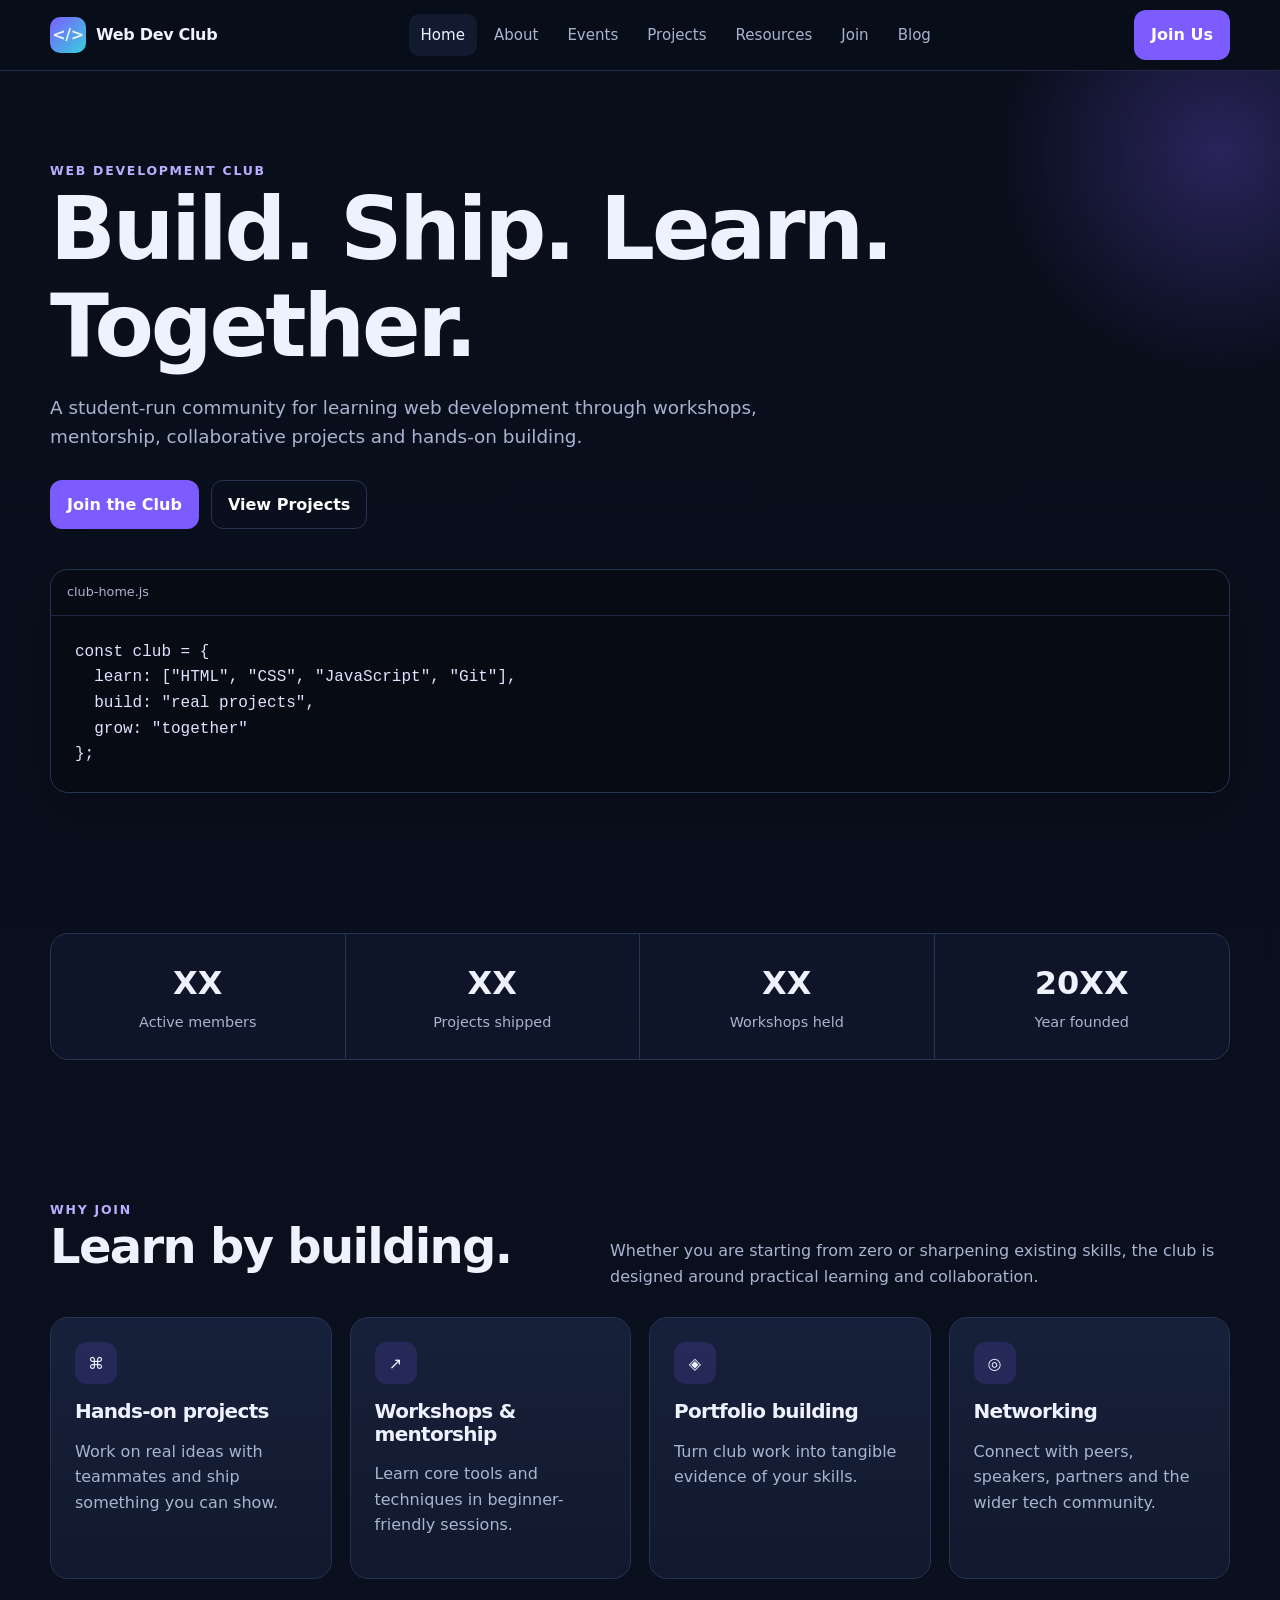
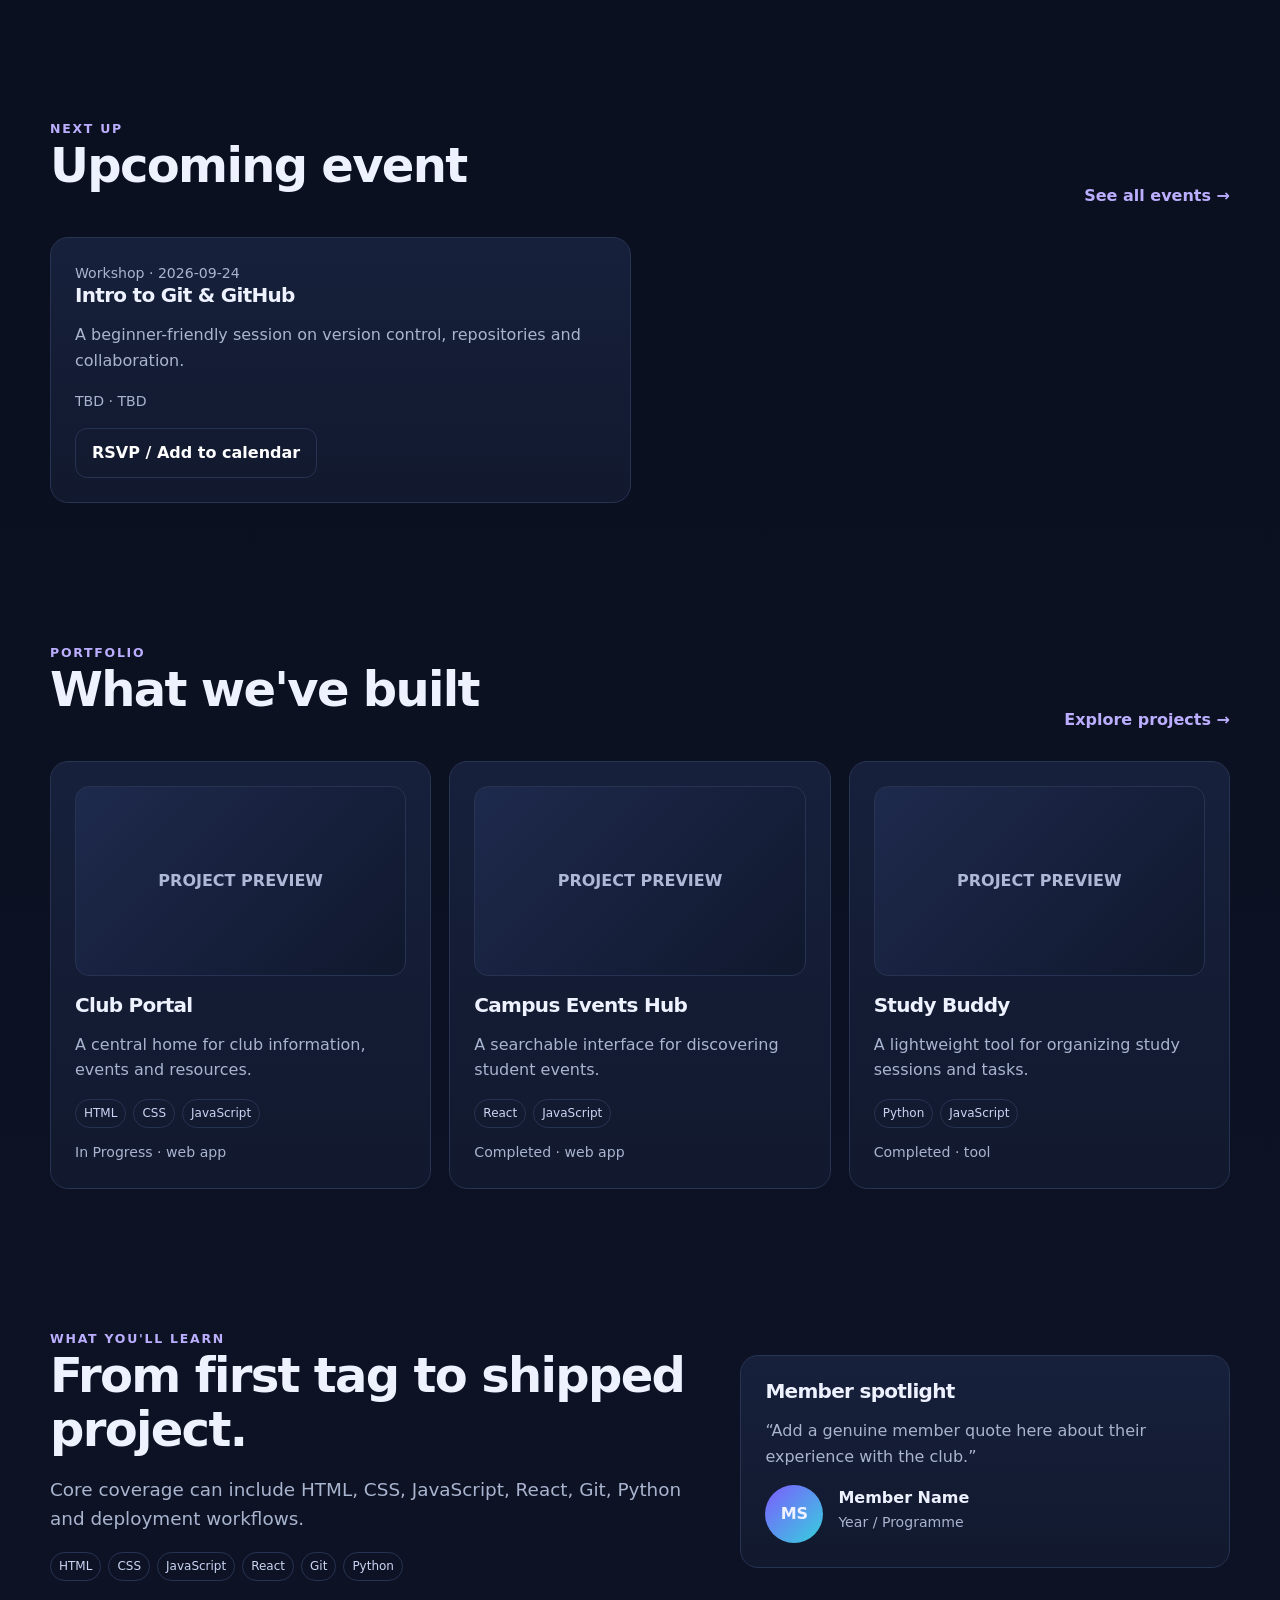
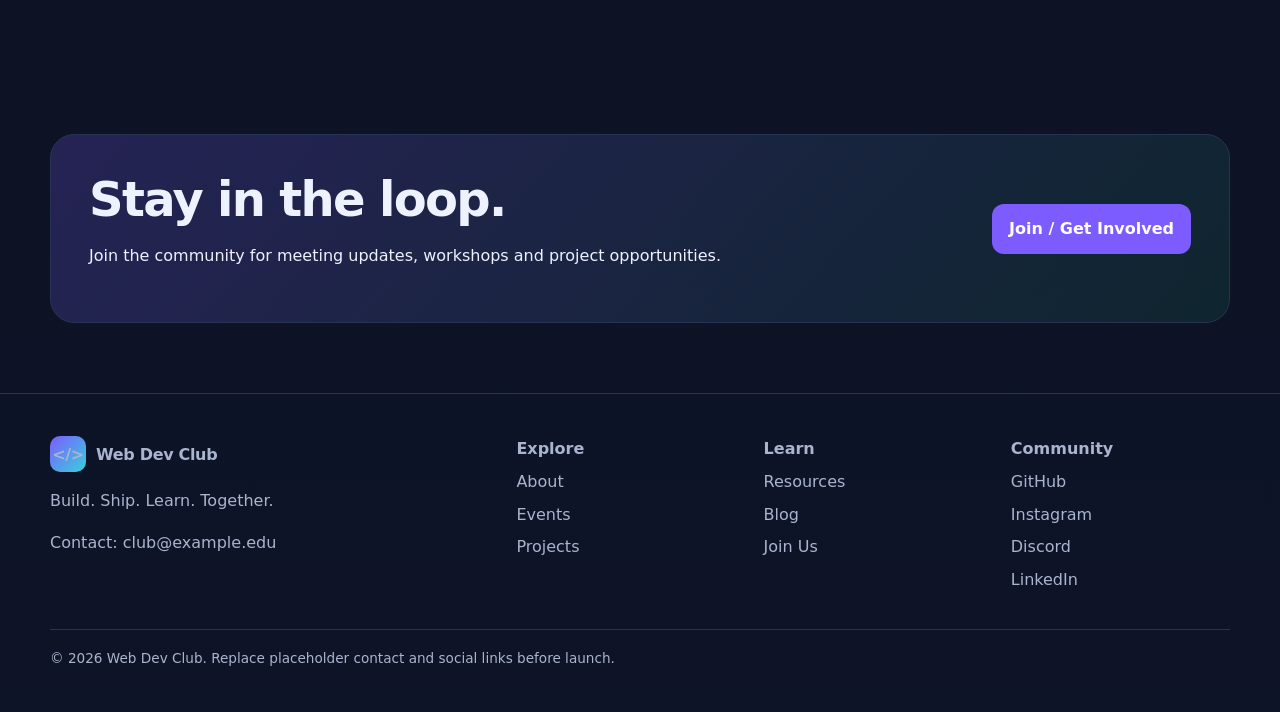
==== index.html @ 083aa512 "initial website" ====
<!doctype html><html lang="en"><head><meta charset="utf-8"><meta name="viewport" content="width=device-width,initial-scale=1"><meta name="description" content="Home — Web Dev Club"><title>Home | Web Dev Club</title><link rel="stylesheet" href="styles.css"></head><body data-page="home">
<a class="skip" href="#main">Skip to content</a>
<header class="navbar"><div class="container nav-inner">
<a class="logo" href="index.html"><span class="logo-mark">&lt;/&gt;</span><span>Web Dev Club</span></a>
<button class="mobile-toggle" aria-label="Open navigation">☰</button>
<nav class="nav-links" aria-label="Primary navigation">
<a data-page="home" href="index.html">Home</a><a data-page="about" href="about.html">About</a><a data-page="events" href="events.html">Events</a><a data-page="projects" href="projects.html">Projects</a><a data-page="resources" href="resources.html">Resources</a><a data-page="join" href="join.html">Join</a><a data-page="blog" href="blog.html">Blog</a>
</nav><a class="join-btn" href="join.html">Join Us</a>
</div></header>
<main id="main">
<section class="hero"><div class="container">
<div class="eyebrow">Web Development Club</div><h1>Build. Ship. Learn. Together.</h1>
<p class="lead">A student-run community for learning web development through workshops, mentorship, collaborative projects and hands-on building.</p>
<div class="hero-actions"><a class="btn" href="join.html">Join the Club</a><a class="btn secondary" href="projects.html">View Projects</a></div>
<div class="code-window"><div class="window-bar">club-home.js</div><pre><code>const club = {
  learn: ["HTML", "CSS", "JavaScript", "Git"],
  build: "real projects",
  grow: "together"
};</code></pre></div>
</div></section>
<section class="section"><div class="container"><div class="stats"><div class="stat"><strong>XX</strong><span>Active members</span></div><div class="stat"><strong>XX</strong><span>Projects shipped</span></div><div class="stat"><strong>XX</strong><span>Workshops held</span></div><div class="stat"><strong>20XX</strong><span>Year founded</span></div></div></div></section>
<section class="section"><div class="container"><div class="section-head"><div><div class="eyebrow">Why join</div><h2>Learn by building.</h2></div><p>Whether you are starting from zero or sharpening existing skills, the club is designed around practical learning and collaboration.</p></div><div class="grid grid-4">
<div class="card"><div class="icon">⌘</div><h3>Hands-on projects</h3><p>Work on real ideas with teammates and ship something you can show.</p></div>
<div class="card"><div class="icon">↗</div><h3>Workshops & mentorship</h3><p>Learn core tools and techniques in beginner-friendly sessions.</p></div>
<div class="card"><div class="icon">◈</div><h3>Portfolio building</h3><p>Turn club work into tangible evidence of your skills.</p></div>
<div class="card"><div class="icon">◎</div><h3>Networking</h3><p>Connect with peers, speakers, partners and the wider tech community.</p></div>
</div></div></section>
<section class="section"><div class="container"><div class="section-head"><div><div class="eyebrow">Next up</div><h2>Upcoming event</h2></div><a class="link" href="events.html">See all events →</a></div><div id="home-events" class="grid grid-2"></div></div></section>
<section class="section"><div class="container"><div class="section-head"><div><div class="eyebrow">Portfolio</div><h2>What we've built</h2></div><a class="link" href="projects.html">Explore projects →</a></div><div id="home-projects" class="grid grid-3"></div></div></section>
<section class="section"><div class="container"><div class="feature"><div><div class="eyebrow">What you'll learn</div><h2>From first tag to shipped project.</h2><p class="lead">Core coverage can include HTML, CSS, JavaScript, React, Git, Python and deployment workflows.</p><div class="tags"><span class="tag">HTML</span><span class="tag">CSS</span><span class="tag">JavaScript</span><span class="tag">React</span><span class="tag">Git</span><span class="tag">Python</span></div></div><div class="card"><h3>Member spotlight</h3><p>“Add a genuine member quote here about their experience with the club.”</p><div class="person"><div class="avatar">MS</div><div><strong>Member Name</strong><div class="meta">Year / Programme</div></div></div></div></div></div></section>
<section class="section"><div class="container"><div class="cta"><div><h2>Stay in the loop.</h2><p>Join the community for meeting updates, workshops and project opportunities.</p></div><a class="btn" href="join.html">Join / Get Involved</a></div></div></section>
</main>
<footer class="footer"><div class="container footer-grid">
<div><div class="logo"><span class="logo-mark">&lt;/&gt;</span><span>Web Dev Club</span></div><p>Build. Ship. Learn. Together.</p><p>Contact: club@example.edu</p></div>
<div><strong>Explore</strong><a href="about.html">About</a><a href="events.html">Events</a><a href="projects.html">Projects</a></div>
<div><strong>Learn</strong><a href="resources.html">Resources</a><a href="blog.html">Blog</a><a href="join.html">Join Us</a></div>
<div><strong>Community</strong><a href="#">GitHub</a><a href="#">Instagram</a><a href="#">Discord</a><a href="#">LinkedIn</a></div>
</div><div class="container copyright">© <span data-year></span> Web Dev Club. Replace placeholder contact and social links before launch.</div></footer>
<script src="main.js"></script></body></html>
---- styles.css ----
:root{
  --bg:#0b1020; --surface:#121a2f; --surface-2:#18223d; --text:#eef2ff;
  --muted:#a9b4cf; --accent:#7c5cff; --accent-2:#19c37d; --line:#273352;
  --max:1180px; --radius:18px; --shadow:0 18px 50px rgba(0,0,0,.25);
}
*{box-sizing:border-box}
html{scroll-behavior:smooth}
body{margin:0;background:linear-gradient(180deg,#090e1b 0,#0b1020 45%,#0e1427 100%);color:var(--text);font:16px/1.6 system-ui,-apple-system,Segoe UI,Roboto,Arial,sans-serif}
a{color:inherit;text-decoration:none}
img{max-width:100%;display:block}
.container{width:min(calc(100% - 32px),var(--max));margin:auto}
.skip{position:absolute;left:-9999px}.skip:focus{left:16px;top:16px;background:#fff;color:#111;padding:10px;z-index:99}
.navbar{position:sticky;top:0;z-index:50;background:rgba(9,14,27,.88);backdrop-filter:blur(14px);border-bottom:1px solid rgba(39,51,82,.8)}
.nav-inner{min-height:70px;display:flex;align-items:center;justify-content:space-between;gap:18px}
.logo{display:flex;align-items:center;gap:10px;font-weight:800;letter-spacing:-.02em}
.logo-mark{width:36px;height:36px;border-radius:10px;background:linear-gradient(135deg,var(--accent),#36d1dc);display:grid;place-items:center;font-weight:900}
.nav-links{display:flex;align-items:center;gap:5px}
.nav-links a{padding:9px 12px;border-radius:10px;color:var(--muted);font-size:.94rem}
.nav-links a:hover,.nav-links a.active{background:var(--surface);color:var(--text)}
.join-btn,.btn{display:inline-flex;align-items:center;justify-content:center;gap:8px;padding:11px 16px;border-radius:12px;background:var(--accent);color:white;font-weight:750;border:1px solid transparent;cursor:pointer}
.btn.secondary{background:transparent;border-color:var(--line)}
.btn.ghost{background:var(--surface);border-color:var(--line)}
.mobile-toggle{display:none;background:none;border:1px solid var(--line);color:var(--text);border-radius:10px;padding:8px 10px}
.hero{padding:90px 0 70px;position:relative;overflow:hidden}
.hero:after{content:"";position:absolute;width:480px;height:480px;border-radius:50%;right:-180px;top:-160px;background:radial-gradient(circle,rgba(124,92,255,.28),transparent 65%);pointer-events:none}
.eyebrow{color:#bcaeff;text-transform:uppercase;letter-spacing:.14em;font-size:.78rem;font-weight:800}
h1,h2,h3{line-height:1.12;letter-spacing:-.035em;margin:0 0 16px}
h1{font-size:clamp(2.6rem,7vw,5.4rem);max-width:900px}
h2{font-size:clamp(2rem,4vw,3rem)}
h3{font-size:1.25rem}
.lead{font-size:1.15rem;color:var(--muted);max-width:720px}
.hero-actions{display:flex;gap:12px;flex-wrap:wrap;margin-top:28px}
.code-window{margin-top:40px;background:#070b14;border:1px solid var(--line);border-radius:18px;box-shadow:var(--shadow);overflow:hidden}
.window-bar{padding:12px 16px;border-bottom:1px solid #1d2741;color:var(--muted);font-size:.8rem}
.code-window pre{margin:0;padding:24px;overflow:auto;color:#dce5ff}
.section{padding:70px 0}.section-head{display:flex;justify-content:space-between;gap:20px;align-items:end;margin-bottom:28px}
.section-head p{color:var(--muted);max-width:620px;margin:0}
.stats{display:grid;grid-template-columns:repeat(4,1fr);border:1px solid var(--line);border-radius:var(--radius);overflow:hidden;background:rgba(18,26,47,.65)}
.stat{padding:24px;text-align:center;border-right:1px solid var(--line)}.stat:last-child{border:0}
.stat strong{display:block;font-size:2rem}.stat span{color:var(--muted);font-size:.9rem}
.grid{display:grid;gap:18px}.grid-2{grid-template-columns:repeat(2,1fr)}.grid-3{grid-template-columns:repeat(3,1fr)}.grid-4{grid-template-columns:repeat(4,1fr)}
.card{background:linear-gradient(180deg,rgba(24,34,61,.92),rgba(18,26,47,.92));border:1px solid var(--line);border-radius:var(--radius);padding:24px}
.card p{color:var(--muted)}.card:hover{transform:translateY(-2px);transition:.2s}
.icon{width:42px;height:42px;border-radius:12px;background:rgba(124,92,255,.16);display:grid;place-items:center;margin-bottom:16px}
.tags{display:flex;gap:7px;flex-wrap:wrap;margin:13px 0}.tag{font-size:.75rem;border:1px solid var(--line);padding:4px 8px;border-radius:999px;color:#cbd5f3}
.meta{color:var(--muted);font-size:.88rem}.link{color:#bcaeff;font-weight:700}
.filters{display:flex;gap:8px;flex-wrap:wrap;margin:24px 0}.filter{background:var(--surface);border:1px solid var(--line);color:var(--muted);border-radius:999px;padding:8px 13px;cursor:pointer}.filter.active{background:var(--accent);color:#fff;border-color:var(--accent)}
.project-thumb,.post-thumb{height:190px;border-radius:14px;background:linear-gradient(135deg,#1e2a4d,#10182d);display:grid;place-items:center;color:#aeb9d8;font-weight:800;margin-bottom:18px;border:1px solid var(--line)}
.feature{display:grid;grid-template-columns:1.15fr .85fr;gap:28px;align-items:center}
.timeline{border-left:2px solid var(--line);padding-left:24px}.timeline-item{position:relative;margin:0 0 26px}.timeline-item:before{content:"";position:absolute;width:11px;height:11px;border-radius:50%;background:var(--accent);left:-31px;top:7px}
.person{display:flex;gap:15px;align-items:flex-start}.avatar{width:58px;height:58px;border-radius:50%;background:linear-gradient(135deg,var(--accent),#36d1dc);display:grid;place-items:center;font-weight:800;flex:none}
.cta{padding:38px;border-radius:24px;background:linear-gradient(135deg,rgba(124,92,255,.22),rgba(25,195,125,.1));border:1px solid var(--line);display:flex;justify-content:space-between;align-items:center;gap:24px}
.form{display:grid;gap:14px}.form input,.form select,.form textarea{width:100%;padding:12px 14px;border:1px solid var(--line);background:#0c1325;color:var(--text);border-radius:11px;font:inherit}.form textarea{min-height:120px}
details{border:1px solid var(--line);border-radius:12px;padding:14px 16px;background:var(--surface);margin:10px 0}summary{cursor:pointer;font-weight:700}
.footer{border-top:1px solid var(--line);padding:42px 0;color:var(--muted)}.footer-grid{display:grid;grid-template-columns:2fr 1fr 1fr 1fr;gap:28px}.footer a{display:block;margin:7px 0}.copyright{margin-top:30px;padding-top:18px;border-top:1px solid var(--line);font-size:.85rem}
.notice{padding:13px 16px;border:1px dashed #536084;border-radius:12px;color:#cbd5f3;background:rgba(24,34,61,.5)}
.hidden{display:none!important}.empty{padding:30px;text-align:center;color:var(--muted);grid-column:1/-1}
@media(max-width:850px){
  .nav-links{display:none;position:absolute;left:16px;right:16px;top:66px;background:#0c1325;border:1px solid var(--line);border-radius:14px;padding:10px;flex-direction:column;align-items:stretch}
  .nav-links.open{display:flex}.mobile-toggle{display:block}.join-btn{display:none}
  .stats{grid-template-columns:repeat(2,1fr)}.stat:nth-child(2){border-right:0}.stat:nth-child(-n+2){border-bottom:1px solid var(--line)}
  .grid-3,.grid-4,.grid-2,.feature,.footer-grid{grid-template-columns:1fr}.cta{flex-direction:column;align-items:flex-start}
}
@media(max-width:520px){.container{width:min(calc(100% - 22px),var(--max))}.hero{padding:62px 0 45px}.section{padding:48px 0}.stats{grid-template-columns:1fr}.stat{border-right:0!important;border-bottom:1px solid var(--line)!important}.stat:last-child{border-bottom:0!important}}
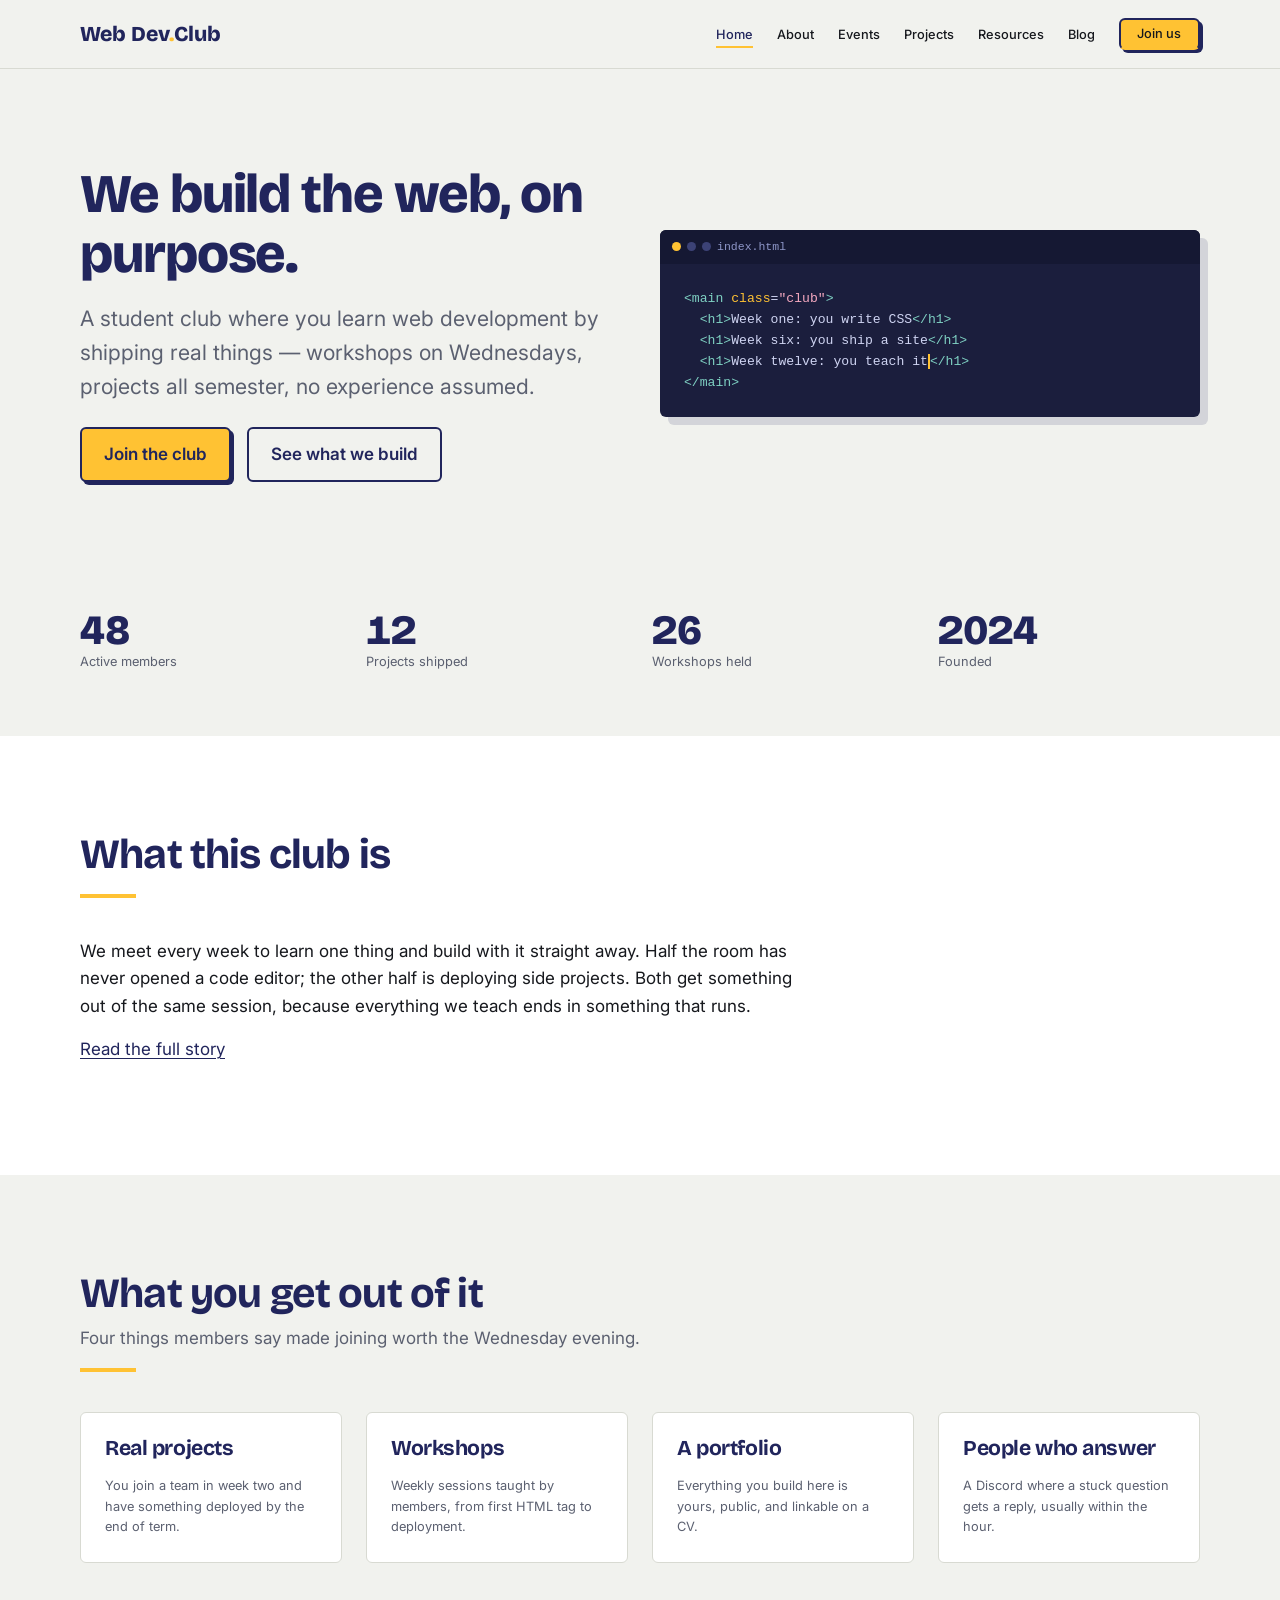
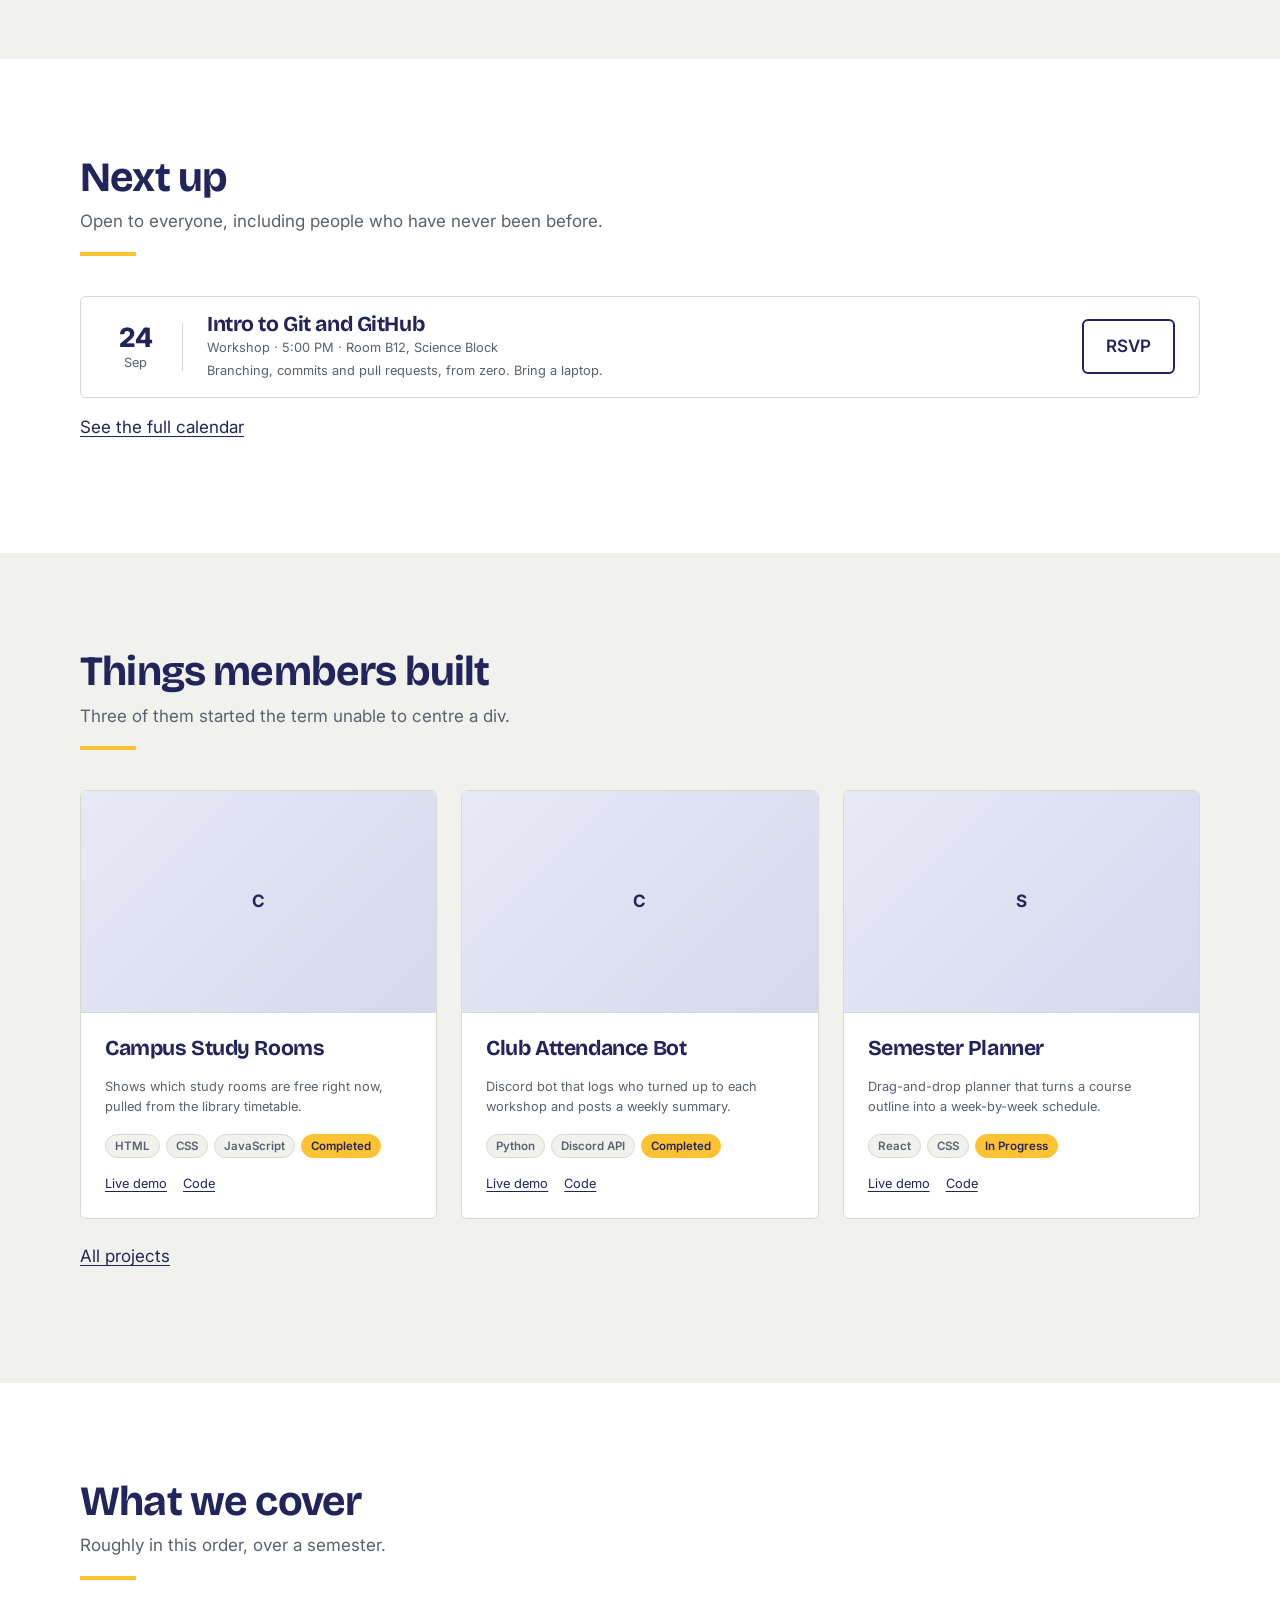
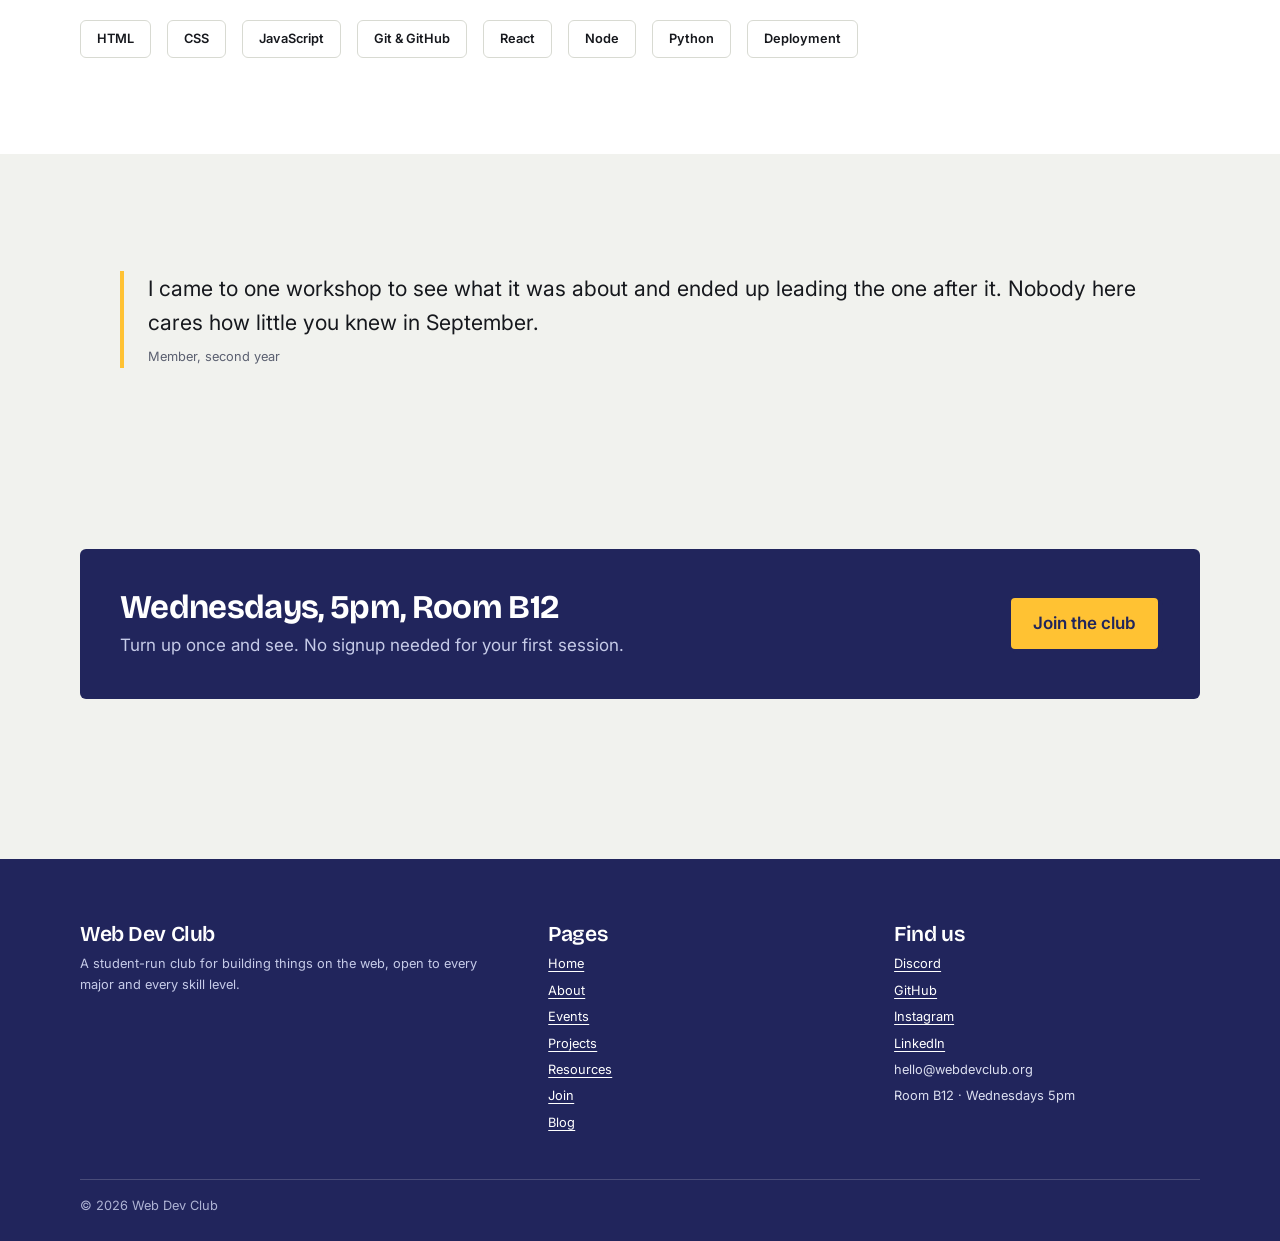
==== commit f3d55d01: "my club website work" ====
--- a/index.html
+++ b/index.html
@@ -1,39 +1,236 @@
-<!doctype html><html lang="en"><head><meta charset="utf-8"><meta name="viewport" content="width=device-width,initial-scale=1"><meta name="description" content="Home — Web Dev Club"><title>Home | Web Dev Club</title><link rel="stylesheet" href="styles.css"></head><body data-page="home">
-<a class="skip" href="#main">Skip to content</a>
-<header class="navbar"><div class="container nav-inner">
-<a class="logo" href="index.html"><span class="logo-mark">&lt;/&gt;</span><span>Web Dev Club</span></a>
-<button class="mobile-toggle" aria-label="Open navigation">☰</button>
-<nav class="nav-links" aria-label="Primary navigation">
-<a data-page="home" href="index.html">Home</a><a data-page="about" href="about.html">About</a><a data-page="events" href="events.html">Events</a><a data-page="projects" href="projects.html">Projects</a><a data-page="resources" href="resources.html">Resources</a><a data-page="join" href="join.html">Join</a><a data-page="blog" href="blog.html">Blog</a>
-</nav><a class="join-btn" href="join.html">Join Us</a>
-</div></header>
+<!DOCTYPE html>
+<html lang="en">
+<head>
+<meta charset="utf-8">
+<meta name="viewport" content="width=device-width, initial-scale=1">
+<title>Web Dev Club — build, ship, learn together</title>
+<meta name="description" content="A student-run club where members learn web development by building real projects, running workshops, and shipping work they can show.">
+
+<link rel="preconnect" href="https://fonts.googleapis.com">
+<link rel="preconnect" href="https://fonts.gstatic.com" crossorigin>
+<link href="https://fonts.googleapis.com/css2?family=Bricolage+Grotesque:opsz,wght@12..96,400;12..96,700;12..96,800&family=Inter:wght@400;500;600;700&display=swap" rel="stylesheet">
+<link rel="stylesheet" href="styles.css">
+<!-- Marks the page as scripted before first paint, so the hero reveal
+     never flashes and a no-JS visitor sees everything immediately. -->
+<script>document.documentElement.classList.add("js");</script>
+</head>
+<body>
+
+<a class="skip-link" href="#main">Skip to content</a>
+
+<!-- NAVBAR — identical on all seven pages. Copy this block as-is;
+     main.js adds the active-page marker automatically. -->
+<header class="nav">
+  <div class="wrap nav__inner">
+    <a class="nav__logo" href="index.html">Web Dev<span>.</span>Club</a>
+    <button class="nav__toggle" aria-expanded="false" aria-controls="nav-links">Menu</button>
+    <ul class="nav__links" id="nav-links">
+      <li><a href="index.html">Home</a></li>
+      <li><a href="about.html">About</a></li>
+      <li><a href="events.html">Events</a></li>
+      <li><a href="projects.html">Projects</a></li>
+      <li><a href="resources.html">Resources</a></li>
+      <li><a href="blog.html">Blog</a></li>
+      <li><a class="btn btn--join" href="join.html">Join us</a></li>
+    </ul>
+  </div>
+</header>
+
 <main id="main">
-<section class="hero"><div class="container">
-<div class="eyebrow">Web Development Club</div><h1>Build. Ship. Learn. Together.</h1>
-<p class="lead">A student-run community for learning web development through workshops, mentorship, collaborative projects and hands-on building.</p>
-<div class="hero-actions"><a class="btn" href="join.html">Join the Club</a><a class="btn secondary" href="projects.html">View Projects</a></div>
-<div class="code-window"><div class="window-bar">club-home.js</div><pre><code>const club = {
-  learn: ["HTML", "CSS", "JavaScript", "Git"],
-  build: "real projects",
-  grow: "together"
-};</code></pre></div>
-</div></section>
-<section class="section"><div class="container"><div class="stats"><div class="stat"><strong>XX</strong><span>Active members</span></div><div class="stat"><strong>XX</strong><span>Projects shipped</span></div><div class="stat"><strong>XX</strong><span>Workshops held</span></div><div class="stat"><strong>20XX</strong><span>Year founded</span></div></div></div></section>
-<section class="section"><div class="container"><div class="section-head"><div><div class="eyebrow">Why join</div><h2>Learn by building.</h2></div><p>Whether you are starting from zero or sharpening existing skills, the club is designed around practical learning and collaboration.</p></div><div class="grid grid-4">
-<div class="card"><div class="icon">⌘</div><h3>Hands-on projects</h3><p>Work on real ideas with teammates and ship something you can show.</p></div>
-<div class="card"><div class="icon">↗</div><h3>Workshops & mentorship</h3><p>Learn core tools and techniques in beginner-friendly sessions.</p></div>
-<div class="card"><div class="icon">◈</div><h3>Portfolio building</h3><p>Turn club work into tangible evidence of your skills.</p></div>
-<div class="card"><div class="icon">◎</div><h3>Networking</h3><p>Connect with peers, speakers, partners and the wider tech community.</p></div>
-</div></div></section>
-<section class="section"><div class="container"><div class="section-head"><div><div class="eyebrow">Next up</div><h2>Upcoming event</h2></div><a class="link" href="events.html">See all events →</a></div><div id="home-events" class="grid grid-2"></div></div></section>
-<section class="section"><div class="container"><div class="section-head"><div><div class="eyebrow">Portfolio</div><h2>What we've built</h2></div><a class="link" href="projects.html">Explore projects →</a></div><div id="home-projects" class="grid grid-3"></div></div></section>
-<section class="section"><div class="container"><div class="feature"><div><div class="eyebrow">What you'll learn</div><h2>From first tag to shipped project.</h2><p class="lead">Core coverage can include HTML, CSS, JavaScript, React, Git, Python and deployment workflows.</p><div class="tags"><span class="tag">HTML</span><span class="tag">CSS</span><span class="tag">JavaScript</span><span class="tag">React</span><span class="tag">Git</span><span class="tag">Python</span></div></div><div class="card"><h3>Member spotlight</h3><p>“Add a genuine member quote here about their experience with the club.”</p><div class="person"><div class="avatar">MS</div><div><strong>Member Name</strong><div class="meta">Year / Programme</div></div></div></div></div></div></section>
-<section class="section"><div class="container"><div class="cta"><div><h2>Stay in the loop.</h2><p>Join the community for meeting updates, workshops and project opportunities.</p></div><a class="btn" href="join.html">Join / Get Involved</a></div></div></section>
+
+  <!-- HERO — source on the left, rendered result on the right. The club's
+       own subject matter used as the visual. This is the one loud moment
+       on the site; everything below it stays deliberately quiet. -->
+  <section class="hero wrap">
+    <div class="hero__grid">
+      <div class="reveal">
+        <h1>We build the web, on purpose.</h1>
+        <p class="hero__lede">
+          A student club where you learn web development by shipping real things —
+          workshops on Wednesdays, projects all semester, no experience assumed.
+        </p>
+        <div class="hero__actions">
+          <a class="btn btn--join" href="join.html">Join the club</a>
+          <a class="btn btn--ghost" href="projects.html">See what we build</a>
+        </div>
+      </div>
+
+      <div class="code-pane reveal" aria-hidden="true">
+        <div class="code-pane__bar">
+          <span class="code-pane__dot"></span>
+          <span class="code-pane__dot"></span>
+          <span class="code-pane__dot"></span>
+          <span>index.html</span>
+        </div>
+<pre><span class="t">&lt;main</span> <span class="a">class</span>=<span class="s">"club"</span><span class="t">&gt;</span>
+  <span class="t">&lt;h1&gt;</span>Week one: you write CSS<span class="t">&lt;/h1&gt;</span>
+  <span class="t">&lt;h1&gt;</span>Week six: you ship a site<span class="t">&lt;/h1&gt;</span>
+  <span class="t">&lt;h1&gt;</span><span class="type-line">Week twelve: you teach it</span><span class="t">&lt;/h1&gt;</span>
+<span class="t">&lt;/main&gt;</span></pre>
+      </div>
+    </div>
+  </section>
+
+  <!-- QUICK STATS — replace these four numbers with the club's real ones
+       before submitting. -->
+  <section class="section section--tight">
+    <div class="wrap stats">
+      <div class="stat"><span class="stat__num" data-count>48</span><div class="stat__label">Active members</div></div>
+      <div class="stat"><span class="stat__num" data-count>12</span><div class="stat__label">Projects shipped</div></div>
+      <div class="stat"><span class="stat__num" data-count>26</span><div class="stat__label">Workshops held</div></div>
+      <div class="stat"><span class="stat__num">2024</span><div class="stat__label">Founded</div></div>
+    </div>
+  </section>
+
+  <!-- ABOUT SNIPPET -->
+  <section class="section section--card">
+    <div class="wrap">
+      <div class="section-head">
+        <h2>What this club is</h2>
+      </div>
+      <p>
+        We meet every week to learn one thing and build with it straight away.
+        Half the room has never opened a code editor; the other half is deploying
+        side projects. Both get something out of the same session, because
+        everything we teach ends in something that runs.
+      </p>
+      <p><a href="about.html">Read the full story</a></p>
+    </div>
+  </section>
+
+  <!-- WHY JOIN — four cards, expanded in full on the About and Join pages. -->
+  <section class="section">
+    <div class="wrap">
+      <div class="section-head">
+        <h2>What you get out of it</h2>
+        <p>Four things members say made joining worth the Wednesday evening.</p>
+      </div>
+      <div class="grid grid--4">
+        <div class="card">
+          <h3>Real projects</h3>
+          <p>You join a team in week two and have something deployed by the end of term.</p>
+        </div>
+        <div class="card">
+          <h3>Workshops</h3>
+          <p>Weekly sessions taught by members, from first HTML tag to deployment.</p>
+        </div>
+        <div class="card">
+          <h3>A portfolio</h3>
+          <p>Everything you build here is yours, public, and linkable on a CV.</p>
+        </div>
+        <div class="card">
+          <h3>People who answer</h3>
+          <p>A Discord where a stuck question gets a reply, usually within the hour.</p>
+        </div>
+      </div>
+    </div>
+  </section>
+
+  <!-- NEXT EVENT — rendered by main.js from data/events.js. -->
+  <section class="section section--card">
+    <div class="wrap">
+      <div class="section-head">
+        <h2>Next up</h2>
+        <p>Open to everyone, including people who have never been before.</p>
+      </div>
+      <div data-events="next"></div>
+      <p><a href="events.html">See the full calendar</a></p>
+    </div>
+  </section>
+
+  <!-- FEATURED PROJECTS — rendered by main.js from data/projects.js. -->
+  <section class="section">
+    <div class="wrap">
+      <div class="section-head">
+        <h2>Things members built</h2>
+        <p>Three of them started the term unable to centre a div.</p>
+      </div>
+      <div class="grid grid--3" data-projects="featured"></div>
+      <p style="margin-top:var(--s-3)"><a href="projects.html">All projects</a></p>
+    </div>
+  </section>
+
+  <!-- TECH STRIP -->
+  <section class="section section--card">
+    <div class="wrap">
+      <div class="section-head">
+        <h2>What we cover</h2>
+        <p>Roughly in this order, over a semester.</p>
+      </div>
+      <ul class="tech">
+        <li>HTML</li><li>CSS</li><li>JavaScript</li><li>Git &amp; GitHub</li>
+        <li>React</li><li>Node</li><li>Python</li><li>Deployment</li>
+      </ul>
+    </div>
+  </section>
+
+  <!-- MEMBER SPOTLIGHT — swap in a real quote from a member. -->
+  <section class="section">
+    <div class="wrap">
+      <blockquote class="quote">
+        I came to one workshop to see what it was about and ended up leading the
+        one after it. Nobody here cares how little you knew in September.
+        <cite>Member, second year</cite>
+      </blockquote>
+    </div>
+  </section>
+
+  <!-- CTA BAND — reused on every page. -->
+  <section class="section section--tight">
+    <div class="wrap">
+      <div class="cta-band">
+        <div>
+          <h2>Wednesdays, 5pm, Room B12</h2>
+          <p>Turn up once and see. No signup needed for your first session.</p>
+        </div>
+        <a class="btn btn--join" href="join.html">Join the club</a>
+      </div>
+    </div>
+  </section>
+
 </main>
-<footer class="footer"><div class="container footer-grid">
-<div><div class="logo"><span class="logo-mark">&lt;/&gt;</span><span>Web Dev Club</span></div><p>Build. Ship. Learn. Together.</p><p>Contact: club@example.edu</p></div>
-<div><strong>Explore</strong><a href="about.html">About</a><a href="events.html">Events</a><a href="projects.html">Projects</a></div>
-<div><strong>Learn</strong><a href="resources.html">Resources</a><a href="blog.html">Blog</a><a href="join.html">Join Us</a></div>
-<div><strong>Community</strong><a href="#">GitHub</a><a href="#">Instagram</a><a href="#">Discord</a><a href="#">LinkedIn</a></div>
-</div><div class="container copyright">© <span data-year></span> Web Dev Club. Replace placeholder contact and social links before launch.</div></footer>
-<script src="main.js"></script></body></html>+
+<!-- FOOTER — identical on all seven pages. -->
+<footer class="footer">
+  <div class="wrap">
+    <div class="footer__cols">
+      <div>
+        <h4>Web Dev Club</h4>
+        <p style="color:#c6cbe8;font-size:var(--step--1)">
+          A student-run club for building things on the web, open to every
+          major and every skill level.
+        </p>
+      </div>
+      <div>
+        <h4>Pages</h4>
+        <ul>
+          <li><a href="index.html">Home</a></li>
+          <li><a href="about.html">About</a></li>
+          <li><a href="events.html">Events</a></li>
+          <li><a href="projects.html">Projects</a></li>
+          <li><a href="resources.html">Resources</a></li>
+          <li><a href="join.html">Join</a></li>
+          <li><a href="blog.html">Blog</a></li>
+        </ul>
+      </div>
+      <div>
+        <h4>Find us</h4>
+        <ul>
+          <li><a href="#">Discord</a></li>
+          <li><a href="#">GitHub</a></li>
+          <li><a href="#">Instagram</a></li>
+          <li><a href="#">LinkedIn</a></li>
+          <li>hello@webdevclub.org</li>
+          <li>Room B12 · Wednesdays 5pm</li>
+        </ul>
+      </div>
+    </div>
+    <div class="footer__bottom">© 2026 Web Dev Club</div>
+  </div>
+</footer>
+
+<script src="data/events.js"></script>
+<script src="data/projects.js"></script>
+<script src="main.js"></script>
+</body>
+</html>
--- a/styles.css
+++ b/styles.css
@@ -1,64 +1,512 @@
-:root{
-  --bg:#0b1020; --surface:#121a2f; --surface-2:#18223d; --text:#eef2ff;
-  --muted:#a9b4cf; --accent:#7c5cff; --accent-2:#19c37d; --line:#273352;
-  --max:1180px; --radius:18px; --shadow:0 18px 50px rgba(0,0,0,.25);
-}
-*{box-sizing:border-box}
-html{scroll-behavior:smooth}
-body{margin:0;background:linear-gradient(180deg,#090e1b 0,#0b1020 45%,#0e1427 100%);color:var(--text);font:16px/1.6 system-ui,-apple-system,Segoe UI,Roboto,Arial,sans-serif}
-a{color:inherit;text-decoration:none}
-img{max-width:100%;display:block}
-.container{width:min(calc(100% - 32px),var(--max));margin:auto}
-.skip{position:absolute;left:-9999px}.skip:focus{left:16px;top:16px;background:#fff;color:#111;padding:10px;z-index:99}
-.navbar{position:sticky;top:0;z-index:50;background:rgba(9,14,27,.88);backdrop-filter:blur(14px);border-bottom:1px solid rgba(39,51,82,.8)}
-.nav-inner{min-height:70px;display:flex;align-items:center;justify-content:space-between;gap:18px}
-.logo{display:flex;align-items:center;gap:10px;font-weight:800;letter-spacing:-.02em}
-.logo-mark{width:36px;height:36px;border-radius:10px;background:linear-gradient(135deg,var(--accent),#36d1dc);display:grid;place-items:center;font-weight:900}
-.nav-links{display:flex;align-items:center;gap:5px}
-.nav-links a{padding:9px 12px;border-radius:10px;color:var(--muted);font-size:.94rem}
-.nav-links a:hover,.nav-links a.active{background:var(--surface);color:var(--text)}
-.join-btn,.btn{display:inline-flex;align-items:center;justify-content:center;gap:8px;padding:11px 16px;border-radius:12px;background:var(--accent);color:white;font-weight:750;border:1px solid transparent;cursor:pointer}
-.btn.secondary{background:transparent;border-color:var(--line)}
-.btn.ghost{background:var(--surface);border-color:var(--line)}
-.mobile-toggle{display:none;background:none;border:1px solid var(--line);color:var(--text);border-radius:10px;padding:8px 10px}
-.hero{padding:90px 0 70px;position:relative;overflow:hidden}
-.hero:after{content:"";position:absolute;width:480px;height:480px;border-radius:50%;right:-180px;top:-160px;background:radial-gradient(circle,rgba(124,92,255,.28),transparent 65%);pointer-events:none}
-.eyebrow{color:#bcaeff;text-transform:uppercase;letter-spacing:.14em;font-size:.78rem;font-weight:800}
-h1,h2,h3{line-height:1.12;letter-spacing:-.035em;margin:0 0 16px}
-h1{font-size:clamp(2.6rem,7vw,5.4rem);max-width:900px}
-h2{font-size:clamp(2rem,4vw,3rem)}
-h3{font-size:1.25rem}
-.lead{font-size:1.15rem;color:var(--muted);max-width:720px}
-.hero-actions{display:flex;gap:12px;flex-wrap:wrap;margin-top:28px}
-.code-window{margin-top:40px;background:#070b14;border:1px solid var(--line);border-radius:18px;box-shadow:var(--shadow);overflow:hidden}
-.window-bar{padding:12px 16px;border-bottom:1px solid #1d2741;color:var(--muted);font-size:.8rem}
-.code-window pre{margin:0;padding:24px;overflow:auto;color:#dce5ff}
-.section{padding:70px 0}.section-head{display:flex;justify-content:space-between;gap:20px;align-items:end;margin-bottom:28px}
-.section-head p{color:var(--muted);max-width:620px;margin:0}
-.stats{display:grid;grid-template-columns:repeat(4,1fr);border:1px solid var(--line);border-radius:var(--radius);overflow:hidden;background:rgba(18,26,47,.65)}
-.stat{padding:24px;text-align:center;border-right:1px solid var(--line)}.stat:last-child{border:0}
-.stat strong{display:block;font-size:2rem}.stat span{color:var(--muted);font-size:.9rem}
-.grid{display:grid;gap:18px}.grid-2{grid-template-columns:repeat(2,1fr)}.grid-3{grid-template-columns:repeat(3,1fr)}.grid-4{grid-template-columns:repeat(4,1fr)}
-.card{background:linear-gradient(180deg,rgba(24,34,61,.92),rgba(18,26,47,.92));border:1px solid var(--line);border-radius:var(--radius);padding:24px}
-.card p{color:var(--muted)}.card:hover{transform:translateY(-2px);transition:.2s}
-.icon{width:42px;height:42px;border-radius:12px;background:rgba(124,92,255,.16);display:grid;place-items:center;margin-bottom:16px}
-.tags{display:flex;gap:7px;flex-wrap:wrap;margin:13px 0}.tag{font-size:.75rem;border:1px solid var(--line);padding:4px 8px;border-radius:999px;color:#cbd5f3}
-.meta{color:var(--muted);font-size:.88rem}.link{color:#bcaeff;font-weight:700}
-.filters{display:flex;gap:8px;flex-wrap:wrap;margin:24px 0}.filter{background:var(--surface);border:1px solid var(--line);color:var(--muted);border-radius:999px;padding:8px 13px;cursor:pointer}.filter.active{background:var(--accent);color:#fff;border-color:var(--accent)}
-.project-thumb,.post-thumb{height:190px;border-radius:14px;background:linear-gradient(135deg,#1e2a4d,#10182d);display:grid;place-items:center;color:#aeb9d8;font-weight:800;margin-bottom:18px;border:1px solid var(--line)}
-.feature{display:grid;grid-template-columns:1.15fr .85fr;gap:28px;align-items:center}
-.timeline{border-left:2px solid var(--line);padding-left:24px}.timeline-item{position:relative;margin:0 0 26px}.timeline-item:before{content:"";position:absolute;width:11px;height:11px;border-radius:50%;background:var(--accent);left:-31px;top:7px}
-.person{display:flex;gap:15px;align-items:flex-start}.avatar{width:58px;height:58px;border-radius:50%;background:linear-gradient(135deg,var(--accent),#36d1dc);display:grid;place-items:center;font-weight:800;flex:none}
-.cta{padding:38px;border-radius:24px;background:linear-gradient(135deg,rgba(124,92,255,.22),rgba(25,195,125,.1));border:1px solid var(--line);display:flex;justify-content:space-between;align-items:center;gap:24px}
-.form{display:grid;gap:14px}.form input,.form select,.form textarea{width:100%;padding:12px 14px;border:1px solid var(--line);background:#0c1325;color:var(--text);border-radius:11px;font:inherit}.form textarea{min-height:120px}
-details{border:1px solid var(--line);border-radius:12px;padding:14px 16px;background:var(--surface);margin:10px 0}summary{cursor:pointer;font-weight:700}
-.footer{border-top:1px solid var(--line);padding:42px 0;color:var(--muted)}.footer-grid{display:grid;grid-template-columns:2fr 1fr 1fr 1fr;gap:28px}.footer a{display:block;margin:7px 0}.copyright{margin-top:30px;padding-top:18px;border-top:1px solid var(--line);font-size:.85rem}
-.notice{padding:13px 16px;border:1px dashed #536084;border-radius:12px;color:#cbd5f3;background:rgba(24,34,61,.5)}
-.hidden{display:none!important}.empty{padding:30px;text-align:center;color:var(--muted);grid-column:1/-1}
-@media(max-width:850px){
-  .nav-links{display:none;position:absolute;left:16px;right:16px;top:66px;background:#0c1325;border:1px solid var(--line);border-radius:14px;padding:10px;flex-direction:column;align-items:stretch}
-  .nav-links.open{display:flex}.mobile-toggle{display:block}.join-btn{display:none}
-  .stats{grid-template-columns:repeat(2,1fr)}.stat:nth-child(2){border-right:0}.stat:nth-child(-n+2){border-bottom:1px solid var(--line)}
-  .grid-3,.grid-4,.grid-2,.feature,.footer-grid{grid-template-columns:1fr}.cta{flex-direction:column;align-items:flex-start}
-}
-@media(max-width:520px){.container{width:min(calc(100% - 22px),var(--max))}.hero{padding:62px 0 45px}.section{padding:48px 0}.stats{grid-template-columns:1fr}.stat{border-right:0!important;border-bottom:1px solid var(--line)!important}.stat:last-child{border-bottom:0!important}}
+/* ==========================================================================
+   Web Dev Club — shared stylesheet
+   Loaded by all seven pages. Organised as:
+     1. Tokens        2. Base        3. Layout helpers
+     4. Navbar        5. Footer      6. Buttons
+     7. Cards & grids 8. Hero        9. Page sections
+    10. Utilities    11. Responsive
+   ========================================================================== */
+
+/* 1. TOKENS ---------------------------------------------------------------
+   Every colour, size and spacing value in the site comes from here.
+   Change a value once and it updates on all seven pages.                    */
+:root {
+  /* colour */
+  --ink:        #16181d;   /* body text                     */
+  --indigo:     #21255c;   /* headings, nav, primary button */
+  --indigo-alt: #343a86;   /* hover state for indigo        */
+  --marigold:   #ffc233;   /* accent: rules, highlights     */
+  --slate:      #5b6070;   /* secondary text                */
+  --paper:      #f1f2ee;   /* page background               */
+  --card:       #ffffff;   /* raised surfaces               */
+  --line:       #d8dad2;   /* hairline borders              */
+
+  /* type scale — 1.25 ratio off a 17px base */
+  --step--1: 0.8rem;
+  --step-0:  1.0625rem;
+  --step-1:  1.33rem;
+  --step-2:  1.66rem;
+  --step-3:  2.07rem;
+  --step-4:  2.6rem;
+  --step-5:  3.4rem;
+
+  /* spacing */
+  --s-1: 0.5rem;
+  --s-2: 1rem;
+  --s-3: 1.5rem;
+  --s-4: 2.5rem;
+  --s-5: 4rem;
+  --s-6: 6rem;
+
+  --radius: 6px;
+  --measure: 66ch;          /* max comfortable line length */
+  --wrap: 1120px;           /* max content width           */
+}
+
+/* 2. BASE ---------------------------------------------------------------- */
+*, *::before, *::after { box-sizing: border-box; }
+
+html { scroll-behavior: smooth; }
+
+body {
+  margin: 0;
+  background: var(--paper);
+  color: var(--ink);
+  font-family: Inter, "Helvetica Neue", Arial, sans-serif;
+  font-size: var(--step-0);
+  line-height: 1.6;
+  -webkit-font-smoothing: antialiased;
+}
+
+h1, h2, h3, h4 {
+  font-family: "Bricolage Grotesque", Inter, sans-serif;
+  color: var(--indigo);
+  line-height: 1.1;
+  letter-spacing: -0.02em;
+  margin: 0 0 var(--s-2);
+}
+
+h1 { font-size: var(--step-5); font-weight: 800; }
+h2 { font-size: var(--step-4); font-weight: 700; }
+h3 { font-size: var(--step-2); font-weight: 700; }
+h4 { font-size: var(--step-1); font-weight: 600; }
+
+p  { margin: 0 0 var(--s-2); max-width: var(--measure); }
+
+a  { color: var(--indigo); text-decoration-thickness: 1px; text-underline-offset: 3px; }
+a:hover { color: var(--indigo-alt); }
+
+img { max-width: 100%; height: auto; display: block; }
+
+ul, ol { padding-left: 1.2em; }
+
+/* Keyboard users must always be able to see where they are. */
+:focus-visible {
+  outline: 3px solid var(--indigo);
+  outline-offset: 3px;
+}
+
+/* Skip link — first thing a screen reader or tab press reaches. */
+.skip-link {
+  position: absolute; left: -9999px;
+  background: var(--indigo); color: #fff;
+  padding: var(--s-1) var(--s-2); z-index: 100;
+}
+.skip-link:focus { left: var(--s-2); top: var(--s-2); }
+
+/* 3. LAYOUT HELPERS ------------------------------------------------------ */
+.wrap {
+  width: min(100% - 2.5rem, var(--wrap));
+  margin-inline: auto;
+}
+
+/* Vertical rhythm between major page sections. Applied to <section>, so
+   don't also add margins on the sections themselves — they will fight. */
+.section { padding-block: var(--s-6); }
+.section--tight { padding-block: var(--s-5); }
+.section--paper { background: var(--paper); }
+.section--card  { background: var(--card); }
+
+/* Section heading with a marigold rule that grows with the text above it. */
+.section-head { margin-bottom: var(--s-4); }
+.section-head h2 { margin-bottom: var(--s-1); }
+.section-head p { color: var(--slate); margin: 0; }
+.section-head::after {
+  content: "";
+  display: block;
+  width: 3.5rem; height: 4px;
+  background: var(--marigold);
+  margin-top: var(--s-2);
+}
+
+/* 4. NAVBAR -------------------------------------------------------------- */
+.nav {
+  position: sticky; top: 0; z-index: 50;
+  background: var(--paper);
+  border-bottom: 1px solid var(--line);
+}
+.nav__inner {
+  display: flex; align-items: center; gap: var(--s-3);
+  min-height: 68px;
+}
+.nav__logo {
+  font-family: "Bricolage Grotesque", Inter, sans-serif;
+  font-weight: 800; font-size: var(--step-1);
+  color: var(--indigo); text-decoration: none;
+  margin-right: auto;
+}
+.nav__logo span { color: var(--marigold); }
+
+.nav__links {
+  display: flex; align-items: center; gap: var(--s-3);
+  list-style: none; margin: 0; padding: 0;
+}
+.nav__links a {
+  color: var(--ink); text-decoration: none;
+  font-size: var(--step--1); font-weight: 500;
+  padding-block: 4px;
+  border-bottom: 2px solid transparent;
+}
+.nav__links a:hover { border-bottom-color: var(--line); }
+
+/* Active page marker — add class="is-current" on the matching link. */
+.nav__links a.is-current {
+  color: var(--indigo);
+  border-bottom-color: var(--marigold);
+}
+
+.nav__toggle {
+  display: none;
+  background: none; border: 1px solid var(--line);
+  border-radius: var(--radius);
+  padding: 6px 10px; font-size: var(--step-0); cursor: pointer;
+}
+
+/* 5. FOOTER -------------------------------------------------------------- */
+.footer {
+  background: var(--indigo);
+  color: #dcdff0;
+  padding-block: var(--s-5) var(--s-3);
+  margin-top: var(--s-6);
+}
+.footer a { color: #fff; }
+.footer h4 { color: #fff; margin-bottom: var(--s-1); }
+.footer__cols {
+  display: grid;
+  grid-template-columns: 1.4fr 1fr 1fr;
+  gap: var(--s-4);
+}
+.footer ul { list-style: none; padding: 0; margin: 0; }
+.footer li { margin-bottom: 6px; font-size: var(--step--1); }
+.footer__bottom {
+  border-top: 1px solid rgba(255,255,255,.18);
+  margin-top: var(--s-4); padding-top: var(--s-2);
+  font-size: var(--step--1); color: #aeb3d4;
+}
+
+/* 6. BUTTONS ------------------------------------------------------------- */
+.btn {
+  display: inline-block;
+  font: inherit; font-weight: 600;
+  padding: 0.7em 1.3em;
+  border-radius: var(--radius);
+  border: 2px solid var(--indigo);
+  text-decoration: none;
+  cursor: pointer;
+  transition: transform .12s ease, background-color .12s ease;
+}
+.btn--primary { background: var(--indigo); color: #fff; }
+.btn--primary:hover { background: var(--indigo-alt); color: #fff; }
+.btn--ghost { background: transparent; color: var(--indigo); }
+.btn--ghost:hover { background: rgba(33,37,92,.07); }
+
+/* The single loud element on the page: the join button carries a hard
+   offset shadow so it reads as the one thing to press. */
+.btn--join {
+  background: var(--marigold);
+  border-color: var(--indigo);
+  color: var(--indigo);
+  box-shadow: 3px 3px 0 var(--indigo);
+}
+.btn--join:hover { transform: translate(-1px, -1px); box-shadow: 4px 4px 0 var(--indigo); }
+.btn--join:active { transform: translate(2px, 2px); box-shadow: 1px 1px 0 var(--indigo); }
+
+/* 7. CARDS & GRIDS ------------------------------------------------------- */
+.grid { display: grid; gap: var(--s-3); }
+.grid--2 { grid-template-columns: repeat(2, 1fr); }
+.grid--3 { grid-template-columns: repeat(3, 1fr); }
+.grid--4 { grid-template-columns: repeat(4, 1fr); }
+
+.card {
+  background: var(--card);
+  border: 1px solid var(--line);
+  border-radius: var(--radius);
+  padding: var(--s-3);
+}
+.card h3 { font-size: var(--step-1); }
+.card p  { color: var(--slate); font-size: var(--step--1); margin-bottom: 0; }
+
+/* Project card — image on top, tags at the bottom. */
+.project-card { padding: 0; overflow: hidden; display: flex; flex-direction: column; }
+.project-card__thumb {
+  aspect-ratio: 16 / 10;
+  background: linear-gradient(135deg, #e7e9f5, #d5d9ee);
+  display: grid; place-items: center;
+  color: var(--indigo); font-weight: 700;
+  border-bottom: 1px solid var(--line);
+}
+.project-card__body { padding: var(--s-3); flex: 1; display: flex; flex-direction: column; }
+.project-card__links { margin-top: auto; padding-top: var(--s-2); display: flex; gap: var(--s-2); font-size: var(--step--1); }
+
+.tags { display: flex; flex-wrap: wrap; gap: 6px; margin: var(--s-2) 0 0; padding: 0; list-style: none; }
+.tag {
+  font-size: 0.72rem; font-weight: 600;
+  background: var(--paper);
+  border: 1px solid var(--line);
+  border-radius: 999px;
+  padding: 2px 9px;
+  color: var(--slate);
+}
+.tag--status { background: var(--marigold); border-color: var(--marigold); color: var(--indigo); }
+
+/* Event row — date block on the left, detail on the right. */
+.event {
+  display: grid;
+  grid-template-columns: 78px 1fr auto;
+  gap: var(--s-3);
+  align-items: center;
+  background: var(--card);
+  border: 1px solid var(--line);
+  border-radius: var(--radius);
+  padding: var(--s-2) var(--s-3);
+  margin-bottom: var(--s-2);
+}
+.event__date {
+  text-align: center;
+  border-right: 1px solid var(--line);
+  padding-right: var(--s-2);
+  line-height: 1.1;
+}
+.event__day   { font-size: var(--step-2); font-weight: 800; color: var(--indigo); display: block; }
+.event__month { font-size: var(--step--1); color: var(--slate); }
+.event__title { margin: 0; font-size: var(--step-1); }
+.event__meta  { margin: 2px 0 0; font-size: var(--step--1); color: var(--slate); }
+
+/* 8. HERO ----------------------------------------------------------------
+   The hero is the club's own subject matter made literal: the source on
+   the left, the rendered result on the right. It is the one deliberately
+   loud moment on the site — everything after it stays quiet.              */
+.hero { padding-block: var(--s-6) var(--s-5); }
+.hero__grid {
+  display: grid;
+  grid-template-columns: 1fr 1fr;
+  gap: var(--s-4);
+  align-items: center;
+}
+.hero h1 { margin-bottom: var(--s-2); }
+.hero__lede { font-size: var(--step-1); color: var(--slate); }
+.hero__actions { display: flex; gap: var(--s-2); flex-wrap: wrap; margin-top: var(--s-3); }
+
+.code-pane {
+  background: #1b1e3d;
+  border-radius: var(--radius);
+  overflow: hidden;
+  font-family: ui-monospace, "SF Mono", Menlo, Consolas, monospace;
+  font-size: 0.82rem;
+  box-shadow: 8px 8px 0 rgba(33,37,92,.14);
+}
+.code-pane__bar {
+  display: flex; align-items: center; gap: 6px;
+  padding: 8px 12px;
+  background: #151833;
+  color: #8f97c9;
+  font-size: 0.72rem;
+}
+.code-pane__dot { width: 9px; height: 9px; border-radius: 50%; background: #3c4276; }
+.code-pane__dot:first-child { background: var(--marigold); }
+.code-pane pre { margin: 0; padding: var(--s-3); color: #cfd4f2; overflow-x: auto; }
+.code-pane .t  { color: #7fd1c3; }  /* tag       */
+.code-pane .a  { color: var(--marigold); }  /* attribute */
+.code-pane .s  { color: #f5a9c0; }  /* string    */
+
+/* 9. PAGE SECTIONS ------------------------------------------------------- */
+.page-head { padding-block: var(--s-5) var(--s-4); border-bottom: 1px solid var(--line); }
+.page-head h1 { font-size: var(--step-4); }
+.page-head p  { color: var(--slate); font-size: var(--step-1); margin: 0; }
+
+/* Stats bar */
+.stats { display: grid; grid-template-columns: repeat(4, 1fr); gap: var(--s-3); }
+.stat__num {
+  font-family: "Bricolage Grotesque", Inter, sans-serif;
+  font-size: var(--step-4); font-weight: 800; color: var(--indigo);
+  line-height: 1;
+}
+.stat__label { font-size: var(--step--1); color: var(--slate); }
+
+/* Quote */
+.quote {
+  border-left: 4px solid var(--marigold);
+  padding-left: var(--s-3);
+  font-size: var(--step-1);
+  color: var(--ink);
+}
+.quote cite { display: block; font-size: var(--step--1); font-style: normal; color: var(--slate); margin-top: var(--s-1); }
+
+/* Full-width call to action band */
+.cta-band {
+  background: var(--indigo);
+  color: #fff;
+  border-radius: var(--radius);
+  padding: var(--s-4);
+  display: flex; align-items: center; justify-content: space-between;
+  gap: var(--s-3); flex-wrap: wrap;
+}
+.cta-band h2 { color: #fff; margin: 0; font-size: var(--step-3); }
+.cta-band p { color: #c6cbe8; margin: 6px 0 0; }
+
+/* Tech strip */
+.tech { display: flex; flex-wrap: wrap; gap: var(--s-2); list-style: none; padding: 0; margin: 0; }
+.tech li {
+  background: var(--card);
+  border: 1px solid var(--line);
+  border-radius: var(--radius);
+  padding: var(--s-1) var(--s-2);
+  font-weight: 600; font-size: var(--step--1);
+}
+
+/* 10. UTILITIES ---------------------------------------------------------- */
+.visually-hidden {
+  position: absolute; width: 1px; height: 1px;
+  overflow: hidden; clip: rect(0 0 0 0); white-space: nowrap;
+}
+.loading { color: var(--slate); font-size: var(--step--1); }
+
+/* 11. RESPONSIVE --------------------------------------------------------- */
+@media (max-width: 900px) {
+  :root { --step-5: 2.6rem; --step-4: 2.1rem; }
+  .hero__grid { grid-template-columns: 1fr; }
+  .grid--4 { grid-template-columns: repeat(2, 1fr); }
+  .grid--3 { grid-template-columns: repeat(2, 1fr); }
+  .footer__cols { grid-template-columns: 1fr 1fr; }
+  .stats { grid-template-columns: repeat(2, 1fr); }
+
+  /* Nav collapses to a toggle below 900px. */
+  .nav__toggle { display: block; }
+  .nav__links {
+    display: none;
+    position: absolute; left: 0; right: 0; top: 68px;
+    flex-direction: column; align-items: flex-start;
+    gap: 0;
+    background: var(--paper);
+    border-bottom: 1px solid var(--line);
+    padding: var(--s-2) 1.25rem var(--s-3);
+  }
+  .nav__links.is-open { display: flex; }
+  .nav__links li { width: 100%; padding-block: 6px; }
+}
+
+@media (max-width: 600px) {
+  .grid--4, .grid--3, .grid--2 { grid-template-columns: 1fr; }
+  .footer__cols { grid-template-columns: 1fr; }
+  .event { grid-template-columns: 60px 1fr; }
+  .event__actions { grid-column: 1 / -1; }
+  .section { padding-block: var(--s-5); }
+}
+
+/* Anyone who has asked their system to reduce motion gets none of it. */
+@media (prefers-reduced-motion: reduce) {
+  html { scroll-behavior: auto; }
+  * { transition: none !important; animation: none !important; }
+}
+
+/* ==========================================================================
+   12. INTERACTION — filters, forms, and the one page-load reveal
+   Added after the base system. Everything here degrades to a usable
+   static page if JavaScript fails or motion is switched off.
+   ========================================================================== */
+
+/* --- Filter bar (Projects page) ----------------------------------------- */
+.filters {
+  display: flex; flex-wrap: wrap; align-items: center; gap: var(--s-1);
+  margin-bottom: var(--s-3);
+}
+.filters__label {
+  font-size: var(--step--1); color: var(--slate);
+  margin-right: var(--s-1);
+}
+.filter {
+  font: inherit; font-size: var(--step--1); font-weight: 600;
+  background: var(--card);
+  border: 1px solid var(--line);
+  border-radius: 999px;
+  padding: 5px 14px;
+  color: var(--slate);
+  cursor: pointer;
+}
+.filter:hover { border-color: var(--indigo); color: var(--indigo); }
+.filter[aria-pressed="true"] {
+  background: var(--indigo); border-color: var(--indigo); color: #fff;
+}
+.filter-count { font-size: var(--step--1); color: var(--slate); margin-left: auto; }
+
+/* Cards settle into place when a filter changes — motion that explains
+   what just happened, not decoration. */
+.project-card { animation: settle .28s ease both; }
+@keyframes settle {
+  from { opacity: 0; transform: translateY(6px); }
+  to   { opacity: 1; transform: none; }
+}
+
+/* --- Form --------------------------------------------------------------- */
+.form { max-width: 34rem; }
+.field { margin-bottom: var(--s-3); }
+.field label {
+  display: block; font-weight: 600; font-size: var(--step--1);
+  margin-bottom: 6px;
+}
+.field input, .field select, .field textarea {
+  font: inherit; width: 100%;
+  padding: 0.6em 0.75em;
+  background: var(--card);
+  border: 1px solid var(--line);
+  border-radius: var(--radius);
+  color: var(--ink);
+}
+.field input:focus, .field select:focus, .field textarea:focus {
+  border-color: var(--indigo);
+}
+.field textarea { min-height: 5.5rem; resize: vertical; }
+.field__hint { font-size: var(--step--1); color: var(--slate); margin: 4px 0 0; }
+
+/* Errors name what went wrong and how to fix it. */
+.field--invalid input, .field--invalid select { border-color: #b3261e; }
+.field__error {
+  display: none;
+  font-size: var(--step--1); color: #b3261e; margin: 5px 0 0;
+}
+.field--invalid .field__error { display: block; }
+
+.form__status { margin-top: var(--s-2); font-size: var(--step--1); color: #b3261e; }
+
+/* Success panel replaces the form once it validates. */
+.form-success {
+  background: var(--card);
+  border: 1px solid var(--line);
+  border-left: 4px solid var(--marigold);
+  border-radius: var(--radius);
+  padding: var(--s-3);
+  max-width: 34rem;
+  animation: settle .3s ease both;
+}
+.form-success h3 { margin-bottom: var(--s-1); }
+.form-success ol { margin: var(--s-2) 0 0; color: var(--slate); font-size: var(--step--1); }
+
+/* --- Hero reveal --------------------------------------------------------
+   One orchestrated sequence, once, on the home page only. Nothing else on
+   the site animates on scroll. */
+.js .reveal { opacity: 0; transform: translateY(10px); }
+.is-ready .reveal {
+  animation: reveal .5s cubic-bezier(.2,.7,.3,1) both;
+}
+.is-ready .reveal:nth-child(1) { animation-delay: .05s; }
+.is-ready .reveal:nth-child(2) { animation-delay: .15s; }
+.is-ready .reveal:nth-child(3) { animation-delay: .25s; }
+@keyframes reveal { to { opacity: 1; transform: none; } }
+
+/* The code pane types its last line in once, drawing the eye to the
+   sentence that explains the club. */
+.type-line { border-right: 2px solid var(--marigold); }
+.is-ready .type-line { animation: caret 1s step-end 6; }
+@keyframes caret { 50% { border-color: transparent; } }
+
+/* Counters animate from zero, so the numbers read as a result, not decor. */
+.stat__num { font-variant-numeric: tabular-nums; }
+
+/* Without the .js class (set by a tiny inline script) nothing is hidden,
+   so a page with JavaScript disabled still shows all its content. */
+
+@media (prefers-reduced-motion: reduce) {
+  .reveal, .is-ready .reveal, .project-card, .form-success {
+    opacity: 1 !important; transform: none !important; animation: none !important;
+  }
+}
